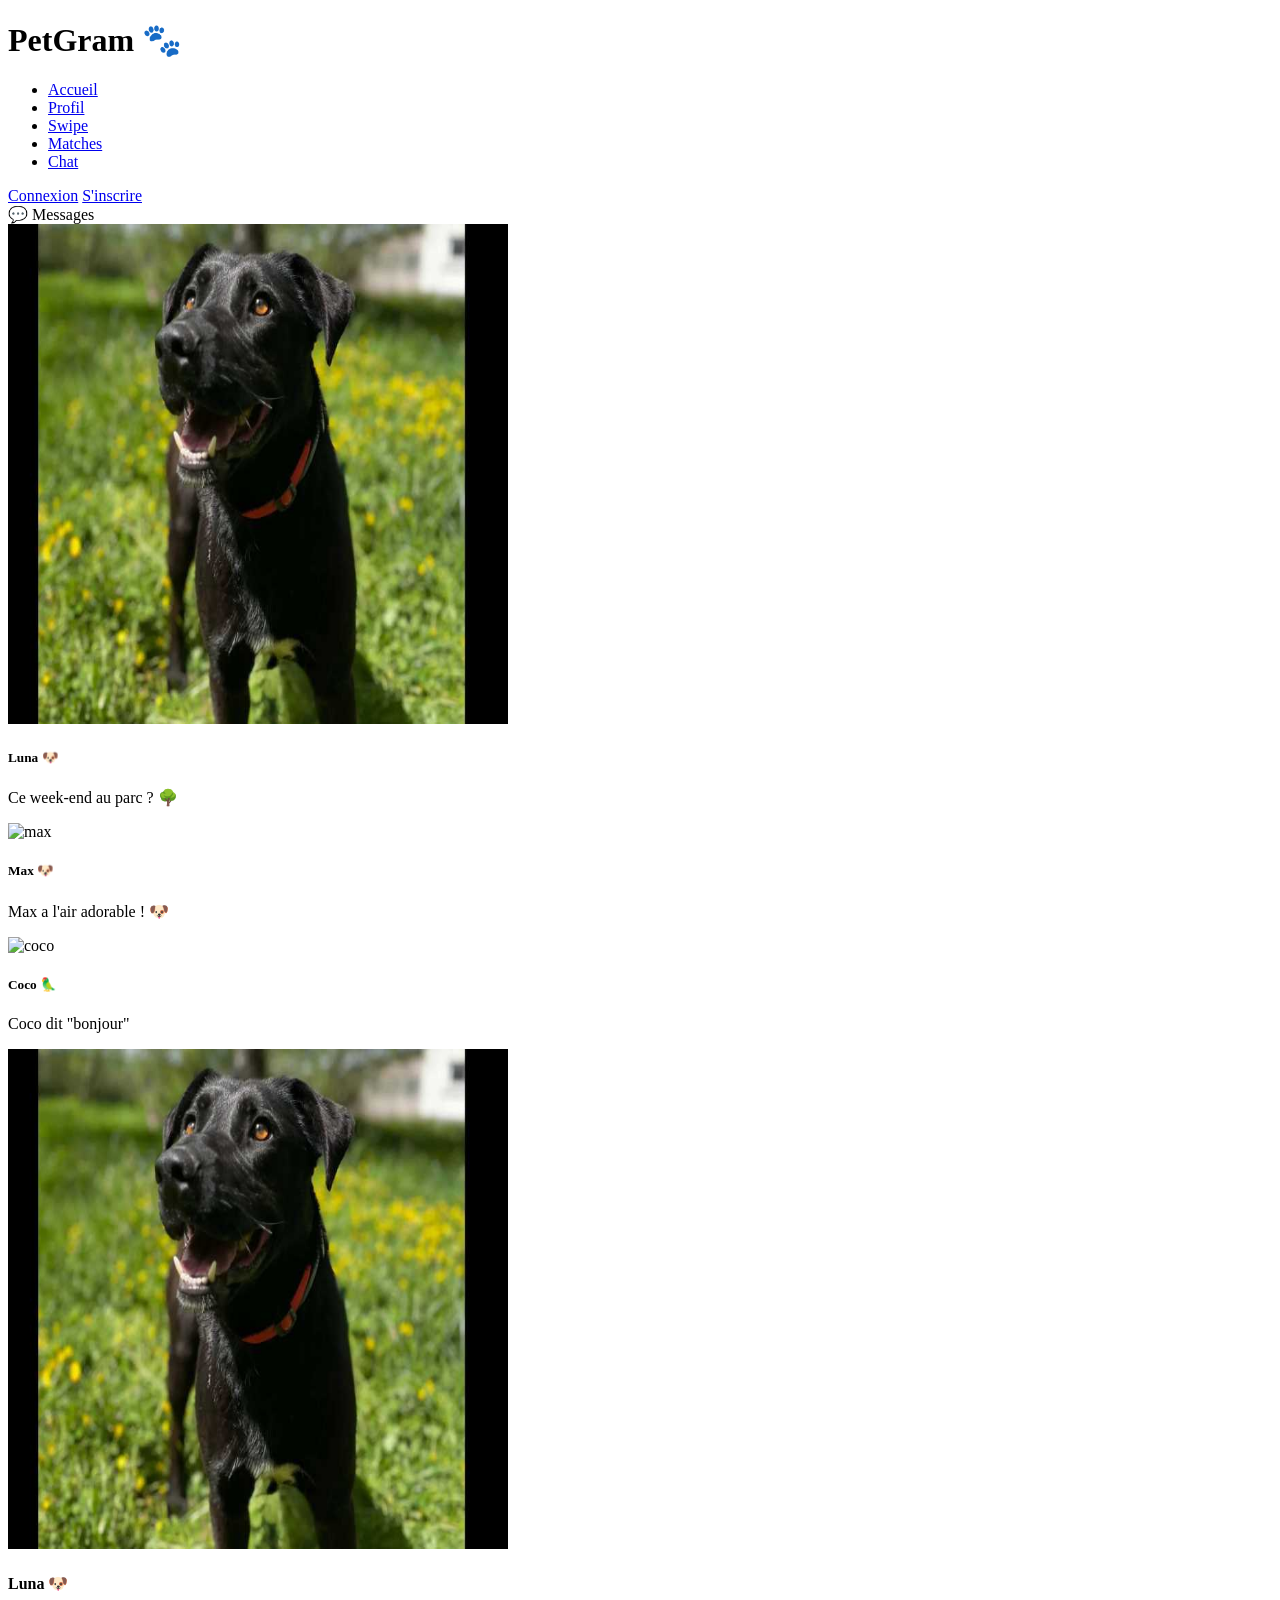
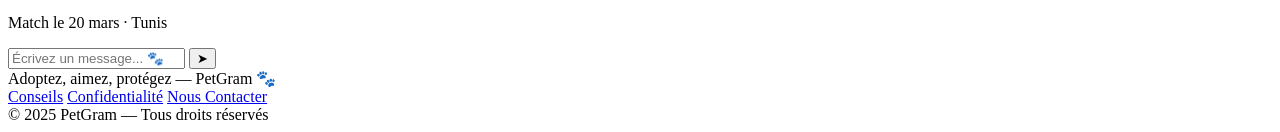
==== chat.html @ 680268fc "Update chat.html add photos" ====
<!DOCTYPE html>
<html lang="fr">

<head>
    <meta charset="UTF-8">
    <meta name="description" content="PetGram - Chat avec les propriétaires de vos matches">
    <title>PetGram 🐾 — Chat</title>
    <link rel="stylesheet" href="style.css">
</head>

<body>

    <header>
        <div>
            <h1>PetGram 🐾</h1>
        </div>
        <div>
            <nav>
                <ul>
                    <li><a href="index.html">Accueil</a></li>
                    <li><a href="profil.html">Profil</a></li>
                    <li><a href="swipe.html">Swipe</a></li>
                    <li><a href="matches.html">Matches</a></li>
                    <li><a href="chat.html">Chat</a></li>
                </ul>
            </nav>
        </div>
        <div>
            <a href="login.html">Connexion</a>
            <a href="signup.html">S'inscrire</a>
        </div>
    </header>

    <section>
        <div>
            <div>💬 Messages</div>
            <div><img src="chat1.webp" alt="luna" width="500px" height="500px"></div>
            <div>
                <h5>Luna 🐶</h5>
                <p>Ce week-end au parc ? 🌳</p>
            </div>
            <div><img src="chat2.jpg" alt="max" width="500px" height="500px"> </div>
            <div>
                <h5>Max 🐶</h5>
                <p>Max a l'air adorable ! 🐶</p>
            </div>

            <div><img src="chat3.webp" alt="coco" width="500px" height="500px"></div>
            <div>
                <h5>Coco 🦜</h5>
                <p>Coco dit "bonjour" </p>
            </div>
        </div>

        <div><img src="chat1.webp" alt="luna" width="500px" height="500px"></div>
        <div>
            <h4>Luna 🐶</h4>
            <p>Match le 20 mars · Tunis</p>
        </div>

        <div>
            <input type="text" id="msgInput" placeholder="Écrivez un message... 🐾">
            <button class="chat-send-btn" id="sendBtn" title="Envoyer">➤</button>
        </div>
        </div>

        </div>
    </section>

    <footer>
        <div>Adoptez, aimez, protégez — PetGram 🐾</div>
        <div>
            <a href="conseil.html">Conseils</a>
            <a href="confidentialite.html">Confidentialité</a>
            <a href="contact.html">Nous Contacter</a>
        </div>
        <div>© 2025 PetGram — Tous droits réservés</div>
    </footer>

</body>

</html>
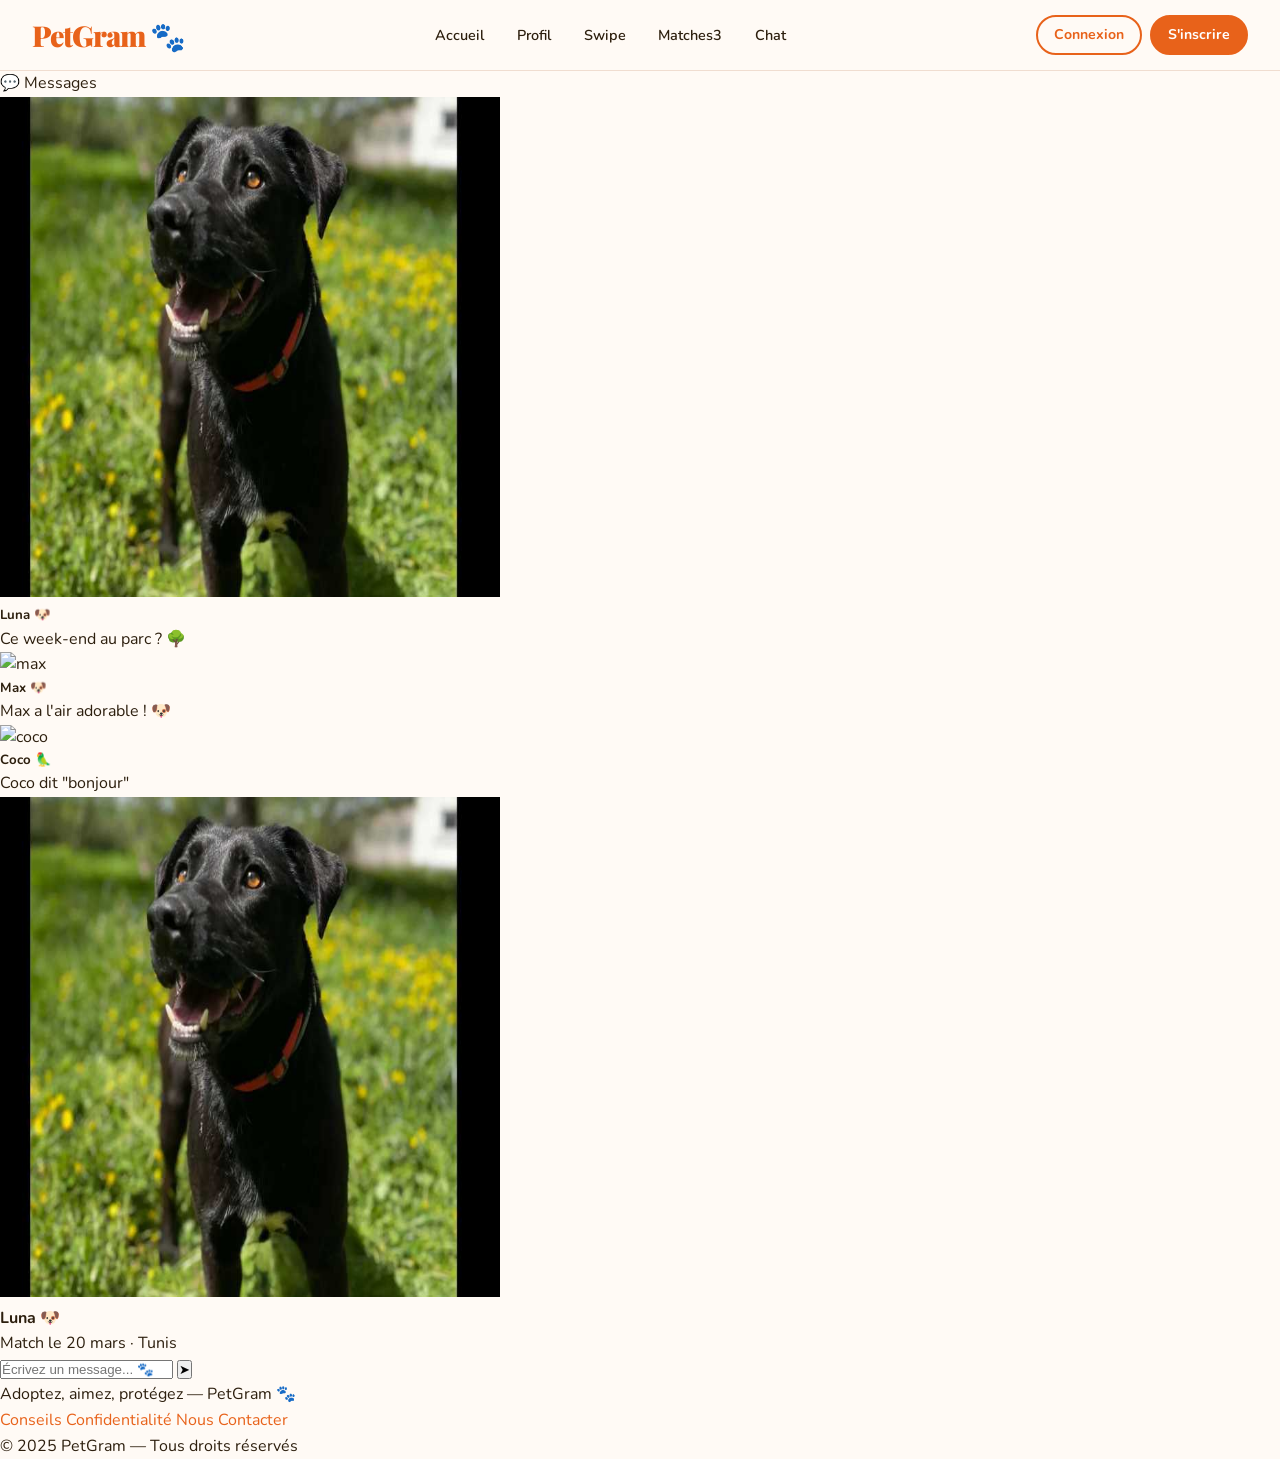
==== commit db05732b: "Update chat.html add notif match" ====
--- a/chat.html
+++ b/chat.html
@@ -20,15 +20,15 @@
                     <li><a href="index.html">Accueil</a></li>
                     <li><a href="profil.html">Profil</a></li>
                     <li><a href="swipe.html">Swipe</a></li>
-                    <li><a href="matches.html">Matches</a></li>
+                    <li><a href="matches.html">Matches<span class="notif-badge">3</span></a></li>
                     <li><a href="chat.html">Chat</a></li>
                 </ul>
             </nav>
         </div>
-        <div>
-            <a href="login.html">Connexion</a>
-            <a href="signup.html">S'inscrire</a>
-        </div>
+    <div class="header-auth">
+      <a href="login.html" class="btn-outline">Connexion</a>
+      <a href="signup.html" class="btn-primary">S'inscrire</a>
+    </div>
     </header>
 
     <section>
--- a/style.css
+++ b/style.css
@@ -0,0 +1,112 @@
+@import url('https://fonts.googleapis.com/css2?family=Playfair+Display:wght@400;700;900&family=Nunito:wght@300;400;600;700;800&display=swap');
+
+*, *::before, *::after {
+        box-sizing: border-box; 
+        margin: 0; padding: 0; 
+}
+html { scroll-behavior: smooth; }
+:root {
+  --primary:#E8621A;
+  --primary-dark:#C04E10;
+  --primary-light:#F5A06A;
+  --bg: #FFFAF5;
+  --bg-card: #FFFFFF;
+  --text: #2D1F0E;
+  --text-muted: #8A7060;
+  --border:#F0DDD0;
+  --shadow:0 4px 24px rgba(232,98,26,.12);
+  --shadow-lg:0 12px 40px rgba(232,98,26,.18);
+  --radius 16px;
+  --radius-sm: 8px;
+  --transition:.25s ease;
+}
+body {
+  font-family: 'Nunito', sans-serif;
+  background: var(--bg);
+  color: var(--text);
+  min-height: 100vh;
+  display: flex;
+  flex-direction: column;
+  line-height: 1.6;
+}
+img { max-width: 100%; border-radius: var(--radius); }
+
+a { color: var(--primary); text-decoration: none; transition: color var(--transition); }
+a:hover { color: var(--primary-dark); }
+
+ul { list-style: none; }
+header {
+  position: sticky;
+  top: 0;
+  z-index: 100;
+  background: rgba(255,250,245,.95);
+  backdrop-filter: blur(10px);
+  border-bottom: 1px solid var(--border);
+  padding: .75rem 2rem;
+  display: flex;
+  align-items: center;
+  justify-content: space-between;
+  gap: 1.5rem;
+}
+
+header h1 {
+  font-family: 'Playfair Display', serif;
+  font-size: 1.8rem;
+  font-weight: 900;
+  color: var(--primary);
+  letter-spacing: -1px;
+  white-space: nowrap;
+}
+
+header nav ul {
+  display: flex;
+  gap: .25rem;
+}
+
+header nav ul li a {
+  display: block;
+  padding: .45rem .9rem;
+  border-radius: 50px;
+  font-weight: 600;
+  font-size: .9rem;
+  color: var(--text);
+  transition: background var(--transition), color var(--transition);
+}
+
+header nav ul li a:hover,
+header nav ul li a.active {
+  background: var(--primary);
+  color: #fff;
+}
+.header-auth {
+  display: flex;
+  gap: .5rem;
+  align-items: center;
+  flex-shrink: 0;
+}
+
+.btn-outline {
+  padding: .45rem 1rem;
+  border: 2px solid var(--primary);
+  border-radius: 50px;
+  color: var(--primary);
+  font-weight: 700;
+  font-size: .88rem;
+  background: transparent;
+  cursor: pointer;
+  transition: all var(--transition);
+}
+.btn-outline:hover { background: var(--primary); color: #fff; }
+.btn-primary {
+  padding: .45rem 1rem;
+  background: var(--primary);
+  border: 2px solid var(--primary);
+  border-radius: 50px;
+  color: #fff;
+  font-weight: 700;
+  font-size: .88rem;
+  cursor: pointer;
+  transition: all var(--transition);
+  display: inline-block;
+}
+.btn-primary:hover { background: var(--primary-dark); border-color: var(--primary-dark); color: #fff; }
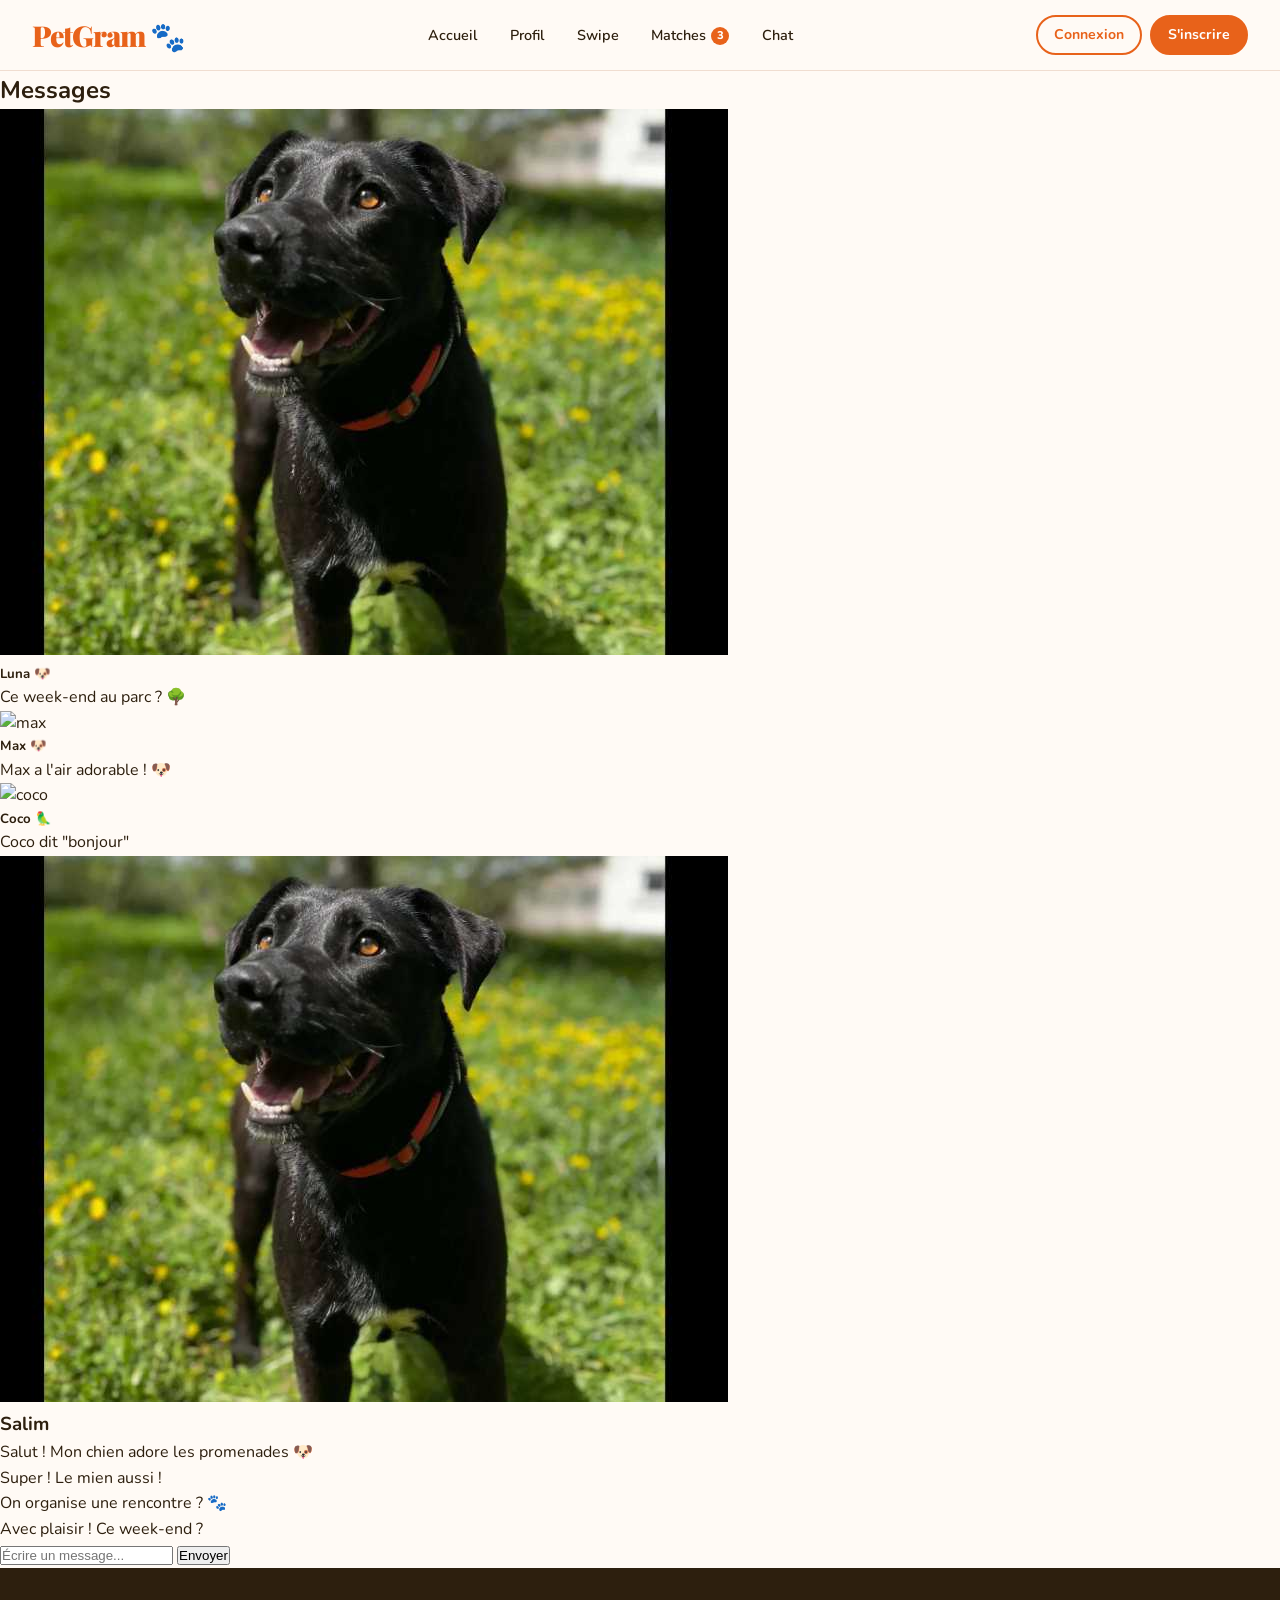
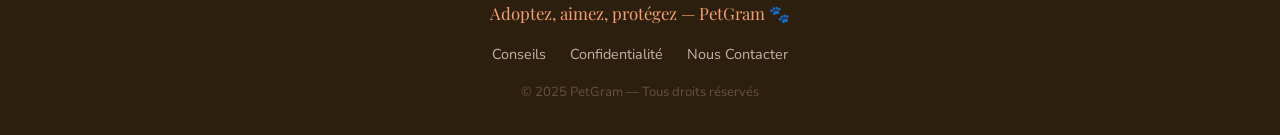
==== commit 526675e4: "Refactor chat section for better message display Updated chat section with new message layout and im" ====
--- a/chat.html
+++ b/chat.html
@@ -31,42 +31,69 @@
     </div>
     </header>
 
-    <section>
+<section>
+  <div>
+
+    <div>
+      <h2>Messages</h2>
+
+      <div>
+        <img src="chat1.webp" alt="luna">
         <div>
-            <div>💬 Messages</div>
-            <div><img src="chat1.webp" alt="luna" width="500px" height="500px"></div>
-            <div>
-                <h5>Luna 🐶</h5>
-                <p>Ce week-end au parc ? 🌳</p>
-            </div>
-            <div><img src="chat2.jpg" alt="max" width="500px" height="500px"> </div>
-            <div>
-                <h5>Max 🐶</h5>
-                <p>Max a l'air adorable ! 🐶</p>
-            </div>
+          <h5>Luna 🐶</h5>
+          <p>Ce week-end au parc ? 🌳</p>
+        </div>
+      </div>
 
-            <div><img src="chat3.webp" alt="coco" width="500px" height="500px"></div>
-            <div>
-                <h5>Coco 🦜</h5>
-                <p>Coco dit "bonjour" </p>
-            </div>
+      <div>
+        <img src="chat2.jpg" alt="max">
+        <div>
+          <h5>Max 🐶</h5>
+          <p>Max a l'air adorable ! 🐶</p>
         </div>
+      </div>
 
-        <div><img src="chat1.webp" alt="luna" width="500px" height="500px"></div>
+      <div>
+        <img src="chat3.webp" alt="coco">
         <div>
-            <h4>Luna 🐶</h4>
-            <p>Match le 20 mars · Tunis</p>
+          <h5>Coco 🦜</h5>
+          <p>Coco dit "bonjour"</p>
         </div>
+      </div>
 
+    </div>
+
+    <div>
+
+      <div>
+        <img src="chat1.webp" alt="luna">
+        <h3>Salim</h3>
+      </div>
+
+      <div>
         <div>
-            <input type="text" id="msgInput" placeholder="Écrivez un message... 🐾">
-            <button class="chat-send-btn" id="sendBtn" title="Envoyer">➤</button>
+          <p>Salut ! Mon chien adore les promenades 🐶</p>
         </div>
+        <div>
+          <p>Super ! Le mien aussi !</p>
         </div>
+        <div>
+          <p>On organise une rencontre ? 🐾</p>
+        </div>
+        <div>
+          <p>Avec plaisir ! Ce week-end ?</p>
+        </div>
+      </div>
 
-        </div>
-    </section>
+      <div>
+        <input type="text" placeholder="Écrire un message...">
+        <button>Envoyer</button>
+      </div>
 
+    </div>
+
+  </div>
+</section>
     <footer>
         <div>Adoptez, aimez, protégez — PetGram 🐾</div>
         <div>
--- a/style.css
+++ b/style.css
@@ -110,3 +110,48 @@
   display: inline-block;
 }
 .btn-primary:hover { background: var(--primary-dark); border-color: var(--primary-dark); color: #fff; }
+
+.notif-badge {
+  background: var(--primary);
+  color: #fff;
+  border-radius: 50%;
+  width: 18px;
+  height: 18px;
+  font-size: .7rem;
+  font-weight: 800;
+  display: inline-flex;
+  align-items: center;
+  justify-content: center;
+  margin-left: .3rem;
+  vertical-align: middle;
+}
+
+footer {
+  margin-top: auto;
+  background: var(--text);
+  color: #E8D8CC;
+  padding: 2rem;
+  display: flex;
+  flex-direction: column;
+  align-items: center;
+  gap: 1rem;
+  text-align: center;
+}
+
+footer div:first-child {
+  font-family: 'Playfair Display', serif;
+  font-size: 1.05rem;
+  color: var(--primary-light);
+}
+
+footer div:nth-child(2) {
+  display: flex;
+  gap: 1.5rem;
+  flex-wrap: wrap;
+  justify-content: center;
+}
+
+footer div:nth-child(2) a { color: #C8B0A0; font-size: .9rem; transition: color var(--transition); }
+footer div:nth-child(2) a:hover { color: var(--primary-light); }
+
+footer div:last-child { font-size: .82rem; color: #6A5040; }
